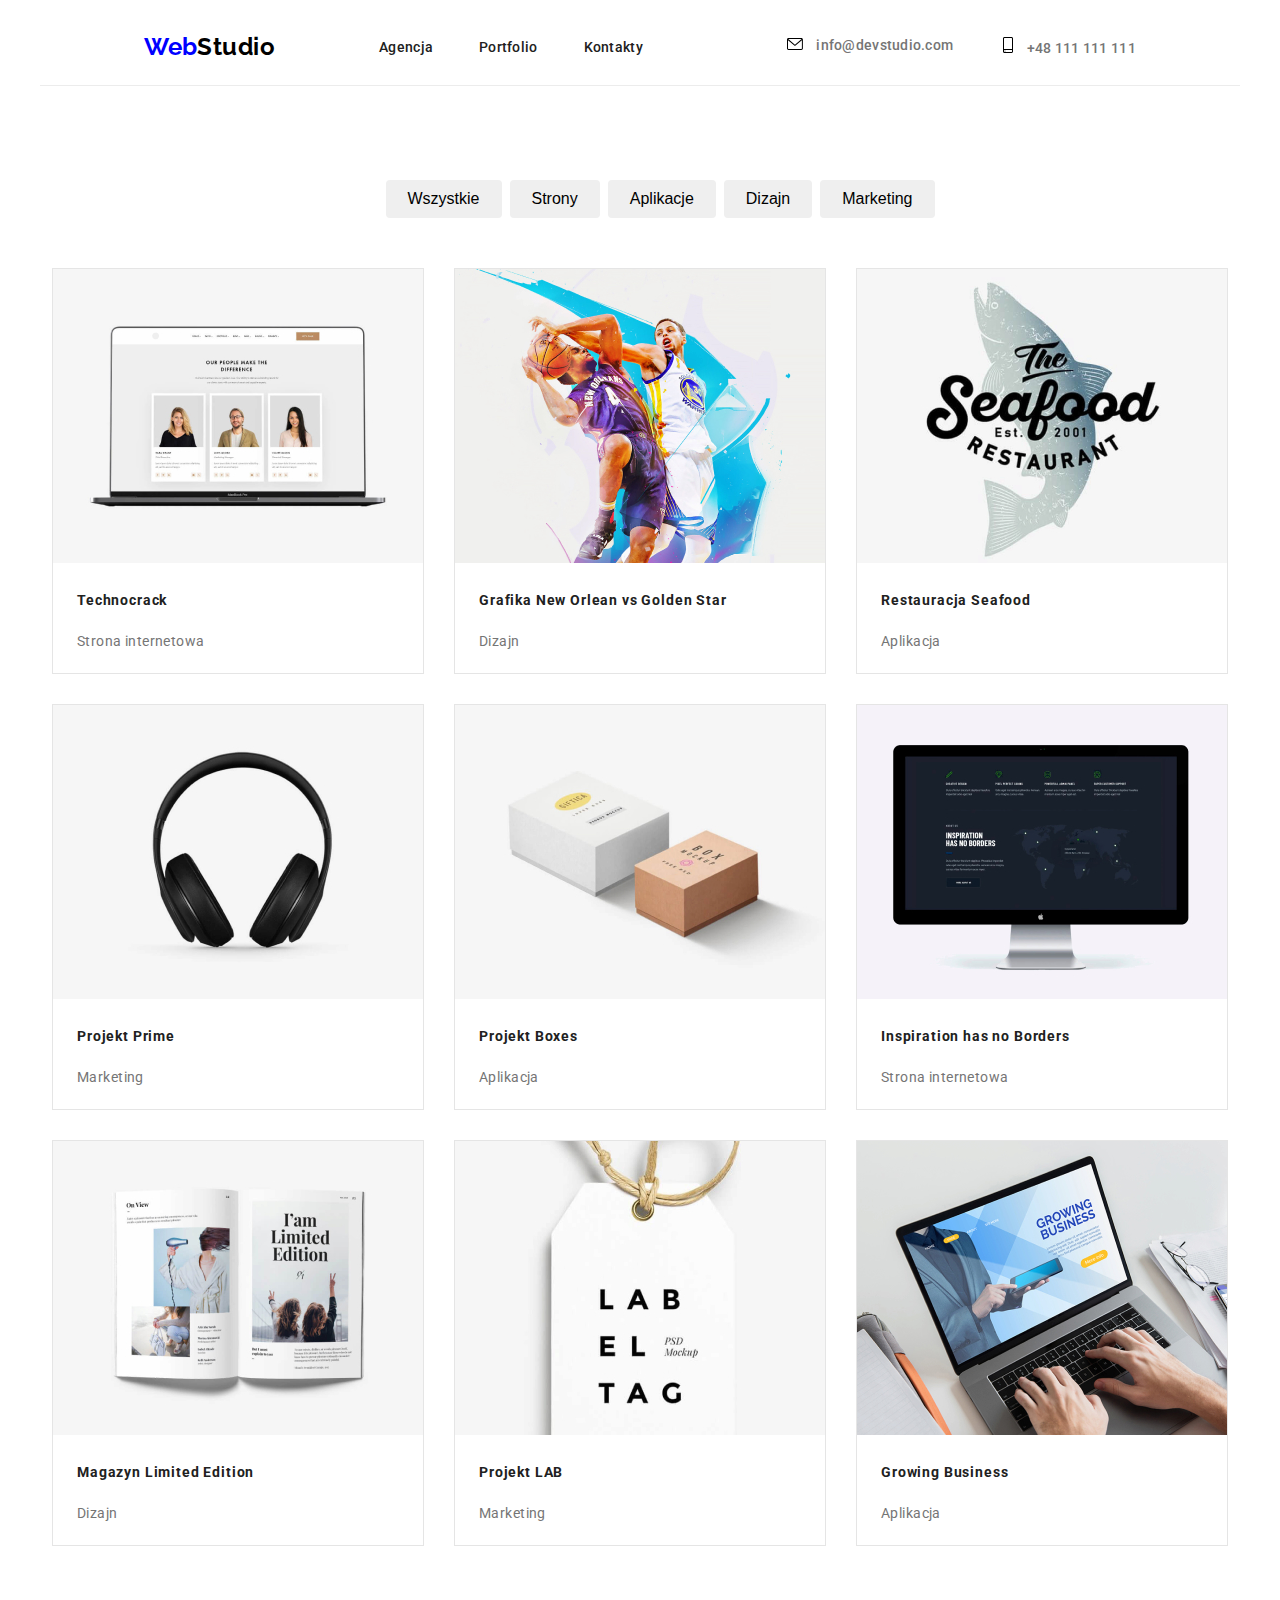
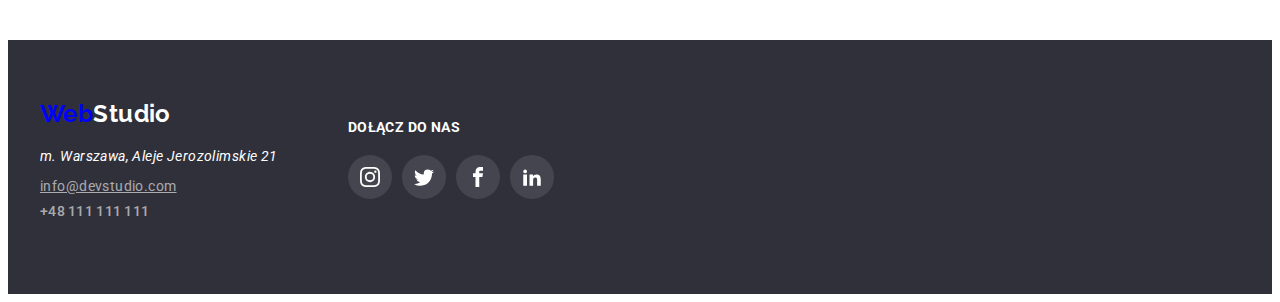
==== portfolio.html @ 18f7475b "upload" ====
<!DOCTYPE html>
<html lang="pl-PL">
    <head>
        <meta charset="UTF-8" />
        <meta http-equiv="X-UA-Compatible" content="IE=edge" />
        <meta name="viewport" content="width=device-width, initial-scale=1.0" />
        <link href="./css/styles.css" rel="stylesheet" />
        <title>Portfolio</title>
        <link rel="preconnect" href="https://fonts.googleapis.com">
        <link rel="preconnect" href="https://fonts.gstatic.com" crossorigin>
        <link href="https://fonts.googleapis.com/css2?family=Raleway:wght@700&family=Roboto:wght@400;500;700;900&display=swap" rel="stylesheet">
        <link rel="stylesheet" href="node_modules/modern-normalize/modern-normalize.css">
    </head>
    <body>
        <header class="header-container container">
            <a href="index.html" class="Logo"> <span>Web</span>Studio</a>
            <nav class="nav-container">
            <ul class="nav-container-list">
                    <li><a class="site-nav" href="index.html">Agencja</a></li>
                    <li><a class="site-nav" href="portfolio.html">Portfolio</a></li>
                    <li><a class="site-nav" href="contacts.html">Kontakty</a></li>
                </ul>
            </nav>
            <ul class="nav-container-contact">
                    <li><a class="contact" href="mailto:info@devstudio.com">
                        <svg class="contact-icon" width="16" height="12">
                            <use xlink:href="./images/icons.svg#icon-envelope"></use>
                        </svg>
                    info@devstudio.com</a></li>
                    <li><a class="contact" href="tel:+48111111111">
                        <svg class="contact-icon" width="10" height="16">
                            <use xlink:href="./images/icons.svg#icon-smartphone"></use>
                        </svg>
                    +48 111 111 111</a></li>
                </ul>
        </header>
        <main>
            <section>
            <div class="container">
            <ul class="nav-button-container-list">
                <li><button class="nav-button" type="button">Wszystkie</button></li>
                <li><button class="nav-button" type="button">Strony</button></li>
                <li><button class="nav-button" type="button">Aplikacje</button></li>
                <li><button class="nav-button" type="button">Dizajn</button></li>
                <li><button class="nav-button" type="button">Marketing</button></li>
            </ul>
            </div>
            </section>
            <section>
                <div class="container">
                <ul class="card-container-list">
                    <li class="card">
                        <img src="./images/Porftolio1.jpg" alt="Making a difference" width="370" height="294" />
                        <h4 class="little-picture-header">Technocrack</h4>
                        <p class="card-text">Strona internetowa</p>
                    </li>
                    <li class="card">
                        <img src="./images/Portfolio2.jpg" alt="Guys playin basketball" width="370" height="294"/>
                        <h4 class="little-picture-header">Grafika New Orlean vs Golden Star</h4>
                        <p class="card-text">Dizajn</p>
                    </li>
                    <li  class="card">
                        <img src="./images/Portfolio3.jpg" alt="Banner of a seafood restaurant" width="370" height="294"/>
                        <h4 class="little-picture-header">Restauracja Seafood</h4>
                        <p class="card-text">Aplikacja</p>
                    </li>
                    <li  class="card">
                        <img src="./images/Portfolio4.jpg" alt="Picture of headphones" width="370" height="294"/>
                        <h4 class="little-picture-header">Projekt Prime</h4>
                        <p class="card-text">Marketing</p>
                    </li>
                    <li  class="card">
                        <img src="./images/Portfolio5.jpg" alt="Picture of two boxes" width="370" height="294"/>
                        <h4 class="little-picture-header">Projekt Boxes</h4>
                        <p class="card-text">Aplikacja</p>
                    </li>
                    <li  class="card">
                        <img src="./images/Portfolio6.jpg" alt="Motivational quote display on a screen" width="370" height="294"/>
                        <h4 class="little-picture-header">Inspiration has no Borders</h4>
                        <p class="card-text">Strona internetowa</p>
                    </li>
                    <li  class="card">
                        <img src="./images/Portfolio7.jpg" alt="Picture of a magazine" width="370" height="294"/>
                        <h4 class="little-picture-header">Magazyn Limited Edition</h4>
                        <p class="card-text">Dizajn</p>
                    </li>
                    <li  class="card">
                        <img src="./images/Portfolio8.jpg" alt="Picture of a label tag" width="370" height="294"/>
                        <h4 class="little-picture-header">Projekt LAB</h4>
                        <p class="card-text">Marketing</p>
                    </li>
                    <li  class="card">
                        <img src="./images/Portfolio9.jpg" alt="Picutre of a man typing sth on his laptop" width="370" height="294"/>
                        <h4 class="little-picture-header">Growing Business</h4>
                        <p class="card-text">Aplikacja</p>
                    </li>
                </ul>
                </div>
            </section>
        </main>
            <footer class="footer-container">
                <div class="footer-container-list container">
                    <div class="footer-adress-container">
                <a class="Logo footer-logo" href="index.html"><span>Web</span>Studio</a>
                    <address class="footer-adress-text">m. Warszawa, Aleje Jerozolimskie 21</address>
                    <ul class="footer-contacts">
                        <li><a class="email-contact" href="mailto:info@devstudio.com">info@devstudio.com</a></li>
                        <li><a class="contact" href="tel:+48111111111">+48 111 111 111</a></li>
                    </ul>
                    </div>
                <div class="footer-icons-container">
                    <h4 class="footer-icons-header">DOŁĄCZ DO NAS</h4>
                <ul class="footer-icons-list">
                    <li>
                        <svg class="footer-icon" width="44" height="44">
                            <use xlink:href="./images/icons.svg#icon-instagram"
                            width="20"
                            height="20"
                            x="12"
                            y="12"></use>
                        </svg>
                    </li>
                    <li>
                        <svg class="footer-icon" width="44" height="44">
                            <use xlink:href="./images/icons.svg#icon-twitter"
                            width="20"
                            height="20"
                            x="12"
                            y="12"></use>
                        </svg>
                    </li>
                    <li>
                        <svg class="footer-icon" width="44" height="44">
                            <use xlink:href="./images/icons.svg#icon-facebook"
                            width="20"
                            height="20"
                            x="12"
                            y="12"></use>
                        </svg>
                    </li>
                    <li>
                        <svg class="footer-icon" width="44" height="44">
                            <use xlink:href="./images/icons.svg#icon-linkedin"
                            width="20"
                            height="20"
                            x="12"
                            y="12"></use>
                        </svg>
                    </li>
                </ul>
            </div>
        </div>
    </footer>
</body>
</html>
---- css/styles.css ----
:root {
    --blue:#2196F3 ;
    --black:#000000 ;
    --white:#FFFFFF ; 
    --main-text-color:#757575 ;
    --background-grey:#2F303A ; 
    --header-black:#212121 ; 
    --background-white:#F5F4FA ; /* button background */
    --main-background-white:#E5E5E5 ;
    --footer-link:rgba(255, 255, 255, 0.6);
    --icon-fill:#AFB1B8;
    --footer-icon:rgba(255, 255, 255, 0.1);
    --icon-border:#AFB1B8;
}

body {
    font-family:"Roboto", "Raleway", sans-serif ;
    color:var(--main-text-color);
    font-size:14px;
    letter-spacing: 0.03em;
}
.Logo{
    color:#000000;
    font-family: Raleway;
    font-size: 24px;
    font-weight: 700;
    line-height: 1.173;
    text-decoration: none;
}
.Logo>span {
    color:blue;
}
ul {
    list-style: none;
}
.site-nav{
    font-weight: 500;
    color:var(--header-black);
    letter-spacing:0.02em;
    text-decoration: none;
    line-height: 1.2;
}
.site-nav:hover, .site-nav:focus {
    color:var(--blue);
}
.contact {
    color: var(--main-text-colormain-text-color);
    font-weight: 500;
    letter-spacing: 00.02em;
    text-decoration:none;
    line-height: 1.172;
}
.contact:hover,.contact:focus, .contact-icon:hover,.contact-icon:focus {
    color:var(--blue);
    fill:var(--blue)
}
.contact-icon{
    margin-right: 10px;
}
.main-background-container{
        text-align: center;
        padding: 200px;
        max-width: 1600px;
        width: 100%;
        height: 600px;
        height: auto;
        background-image: linear-gradient(rgba(47, 48, 58, 0.4),rgba(47, 48, 58, 0.4)),url("../images/backgroundimg.jpg");
        justify-content: center;
        align-items: center;
        flex-direction: column;
        box-sizing: border-box;
        margin: auto;
}
.main-header{
    text-align: center;
    font-weight: 900;
    color:var(--white);
    font-size: 44px;
    letter-spacing:0.06em ;
    line-height:1.364;

}
.main-button{

    cursor: pointer;
    font-size:16px ;
    font-weight:700 ;
    border-radius: 4px;
    text-align: center;
    line-height: 1.875;
    color: var(--white);
    background-color: var(--blue);
    border: none;
    letter-spacing: 00.06em;
    width: 200px;
    height: 50px;
    }
.lorem-text-container{
    display: flex;
    justify-content: center;
    flex-direction: row;
    gap: 30px;
    padding: 0;
    margin: 0;
}
.little-header{
    font-weight: 700;
    color:var(--header-black);
    line-height: 1.172;
}
.little-header-text {
    line-height: 1.714;
}
.team-container-background{
    background-color: var(--background-white);
    padding:0;  
    align-items: center;
}
.team-container{
    width:100%;
    height: 708px;
    align-items: center;
    flex-direction: column;
}
.team-header{
    text-align: center;
    font-weight: 700;
    font-size: 36px;
    color:var(--header-black);
    line-height:1.171;
    margin: 0 0 50px 0;
    justify-content:center;
}
.required-padding{
    padding-top: 94px;
}
.team-list{
    display: flex;
    flex-direction: row;
    gap:30px;
    justify-content: center;
    padding-left:0;
}
.team-card{
    box-shadow: 0px 1px 3px rgba(0, 0, 0, 0.12), 0px 1px 1px rgba(0, 0, 0, 0.14), 0px 2px 1px rgba(0, 0, 0, 0.2);
    border-radius: 0px, 0px, 4px,4px;
    text-align: center;
    margin: 0;
    background-color: var(--white);

}
.team-card-proffesions{
    line-height: 1.1875;
    font-size: 16px;
    margin:0 0 16px 0;
}
.team-icons{
    gap: 10px;
    display: flex;
    margin-bottom: 30px;
    justify-content: center;
}
.team-icon{
    width: 44px;
    height: 44px;
    background-color: var(--white);
    border-radius: 50%;
    fill: var(--icon-fill);
    justify-content: center;
}
.team-icon:hover,.team-icon:focus{
    fill: var(--white);
    cursor: pointer;
    background-color: var(--blue);
}
.name-header{
    font-weight: 500;
    font-size:16px ;
    color:var(--header-black);
    line-height: 1.171;
}
.nav-button{
    cursor: pointer;
    font-size:16px ;
    font-weight:500 ;
    border-radius: 4px;
    text-align:center;
    line-height: 1.625;
    border:none;
    padding: 6px 22px;
}
.nav-button:hover, .nav-button:focus{
    background-color: var(--blue);
    color:var(--white);
    box-shadow: 0px 3px 1px rgba(0, 0, 0, 0.1), 0px 1px 2px rgba(0, 0, 0, 0.08), 0px 2px 2px rgba(0, 0, 0, 0.12);
}
.little-picture-header {
    display:flex ;
    font-weight: 700;
    color: var(--header-black);
    letter-spacing: 00.06em;
    line-height: 2;
    margin: 20px 0 4px 24px;
    align-items: center;
}
.card-text{
    line-height: 1.875;
    padding: 0 0 0 24px;
    
}
.container{
    width: 1200px;
    margin: 0 auto;
}
.header-container{
    display:flex;
    align-items: center;
    justify-content: space-evenly;
    padding: 25px 0 24px 0;
    flex-direction:row;
    border-bottom: 1px solid #ECECEC;;
}
.nav-container-list{
    display:flex;
    margin:0;
    gap:46px;
    padding: 0;
}
.nav-container-contact{
    display: flex;
    gap: 50px;
    margin-left: auto;
    margin: 0;
}
.nav-button-container-list{
    display:flex;
    justify-content: center;
    gap:8px;
    margin:94px 0 0 0;
}
.card-container-list{
    display:flex;
    flex-wrap:wrap;
    margin-top: 50px;
    margin-bottom: 94px;
    justify-content: center;
    padding:0;
    gap:30px;
}
.card{
    flex-basis:calc((100% -90px)/4);
    background: var(--white);
    border: 1px solid var(--main-background-white);
    height: 404px;
    margin:0;
}
.card:focus,.card:hover{
    box-shadow: 0px 1px 1px rgba(0, 0, 0, 0.12), 0px 4px 4px rgba(0, 0, 0, 0.06), 1px 4px 6px rgba(0, 0, 0, 0.16);
}
.clients-container{
    display: flex;
    justify-content: center;
    align-items: center;
    flex-direction:column;

}
.clients-header{
    font-weight: 700;
    font-size: 36px;
    line-height: 42px;
    text-align: center;
    letter-spacing: 0.03em;
    color: var(--header-black);
}
.clients-icons{
    display: flex;
    gap: 30px;
}
.clients-icon{
    border-radius: 4px;
    border: var(--icon-border) solid 1px;
    width: 170px;
    height: 92px;
    fill: var(--icon-fill);
}
.clients-icon:hover,.clients-icon:focus {
    fill: var(--blue);
    border: var(--blue) solid 1px;
    cursor: pointer;
}
.clients-icon:hover path,.clients-icon:focus path{
    fill: var(--blue);
}
.footer-container{
    width:100%;
    background-color:var(--background-grey);
    padding: 60px 0;
    display: flex;
}
.footer-container-list{
    display:flex;
    flex-direction: column;
    color: var(--white);
    flex-direction: row;
}
.footer-adress-contaier{
    width:246px;
}
.footer-logo{
    color:var(--white)
}
.footer-adress-text{
    margin: 20px 0 0 0;
}
.footer-contacts{
    padding:0;
    color: var(--footer-link);
}
.footer-contacts li {
    margin: 9px 0 9px 0;
}
.email-contact{
    text-decoration-line: underline;
    color: var(--footer-link)
}
.footer-icons-container{
    display: flex;
    margin: 0;
    flex-direction: column;
}
.footer-icons-header{
    font-style: normal;
    font-weight: 700;
    font-size: 14px;
    line-height: 16px;
    letter-spacing: 0.03em;
    color: var(--white);
    margin-left: 70px;
    margin-bottom: 20px;
}
.footer-icons-list{
    display: flex;
    gap: 10px;
    margin-left: 70px;
    padding: 0;
    margin-top: 0;
}
.footer-icon{
    fill: var(--white);
    background-color: var(--footer-icon);
    border-radius: 50%;
    width: 44px;
    height: 44px;
}
.footer-icon:hover,.footer-icon:focus{
    background-color: var(--blue);
    cursor: pointer;
    caret-color: var(--black);
}
.section{
    margin: 94px 0 94px 0;
}
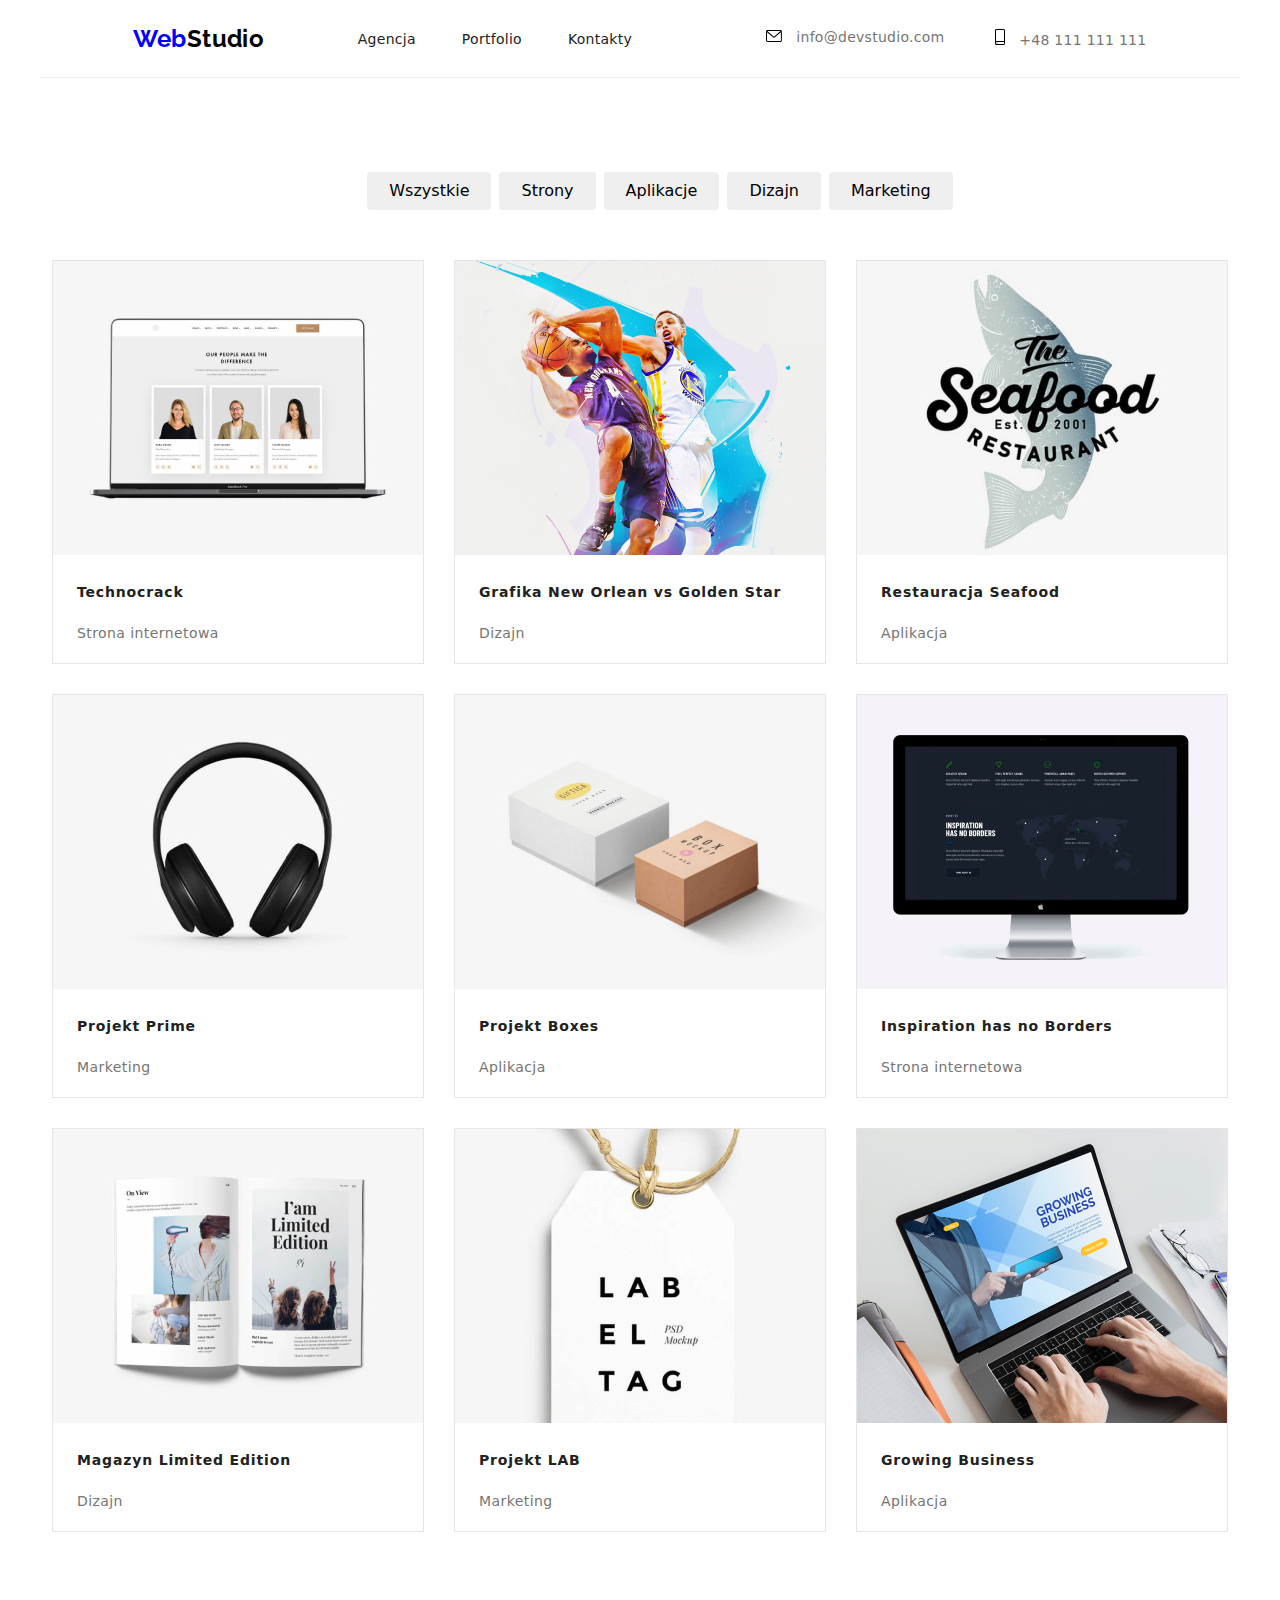
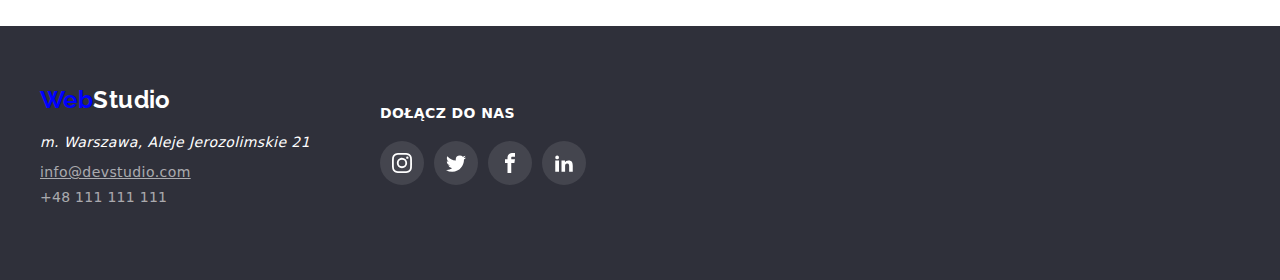
==== commit bf49d9e3: "modern normalize" ====
--- a/portfolio.html
+++ b/portfolio.html
@@ -9,7 +9,7 @@
         <link rel="preconnect" href="https://fonts.googleapis.com">
         <link rel="preconnect" href="https://fonts.gstatic.com" crossorigin>
         <link href="https://fonts.googleapis.com/css2?family=Raleway:wght@700&family=Roboto:wght@400;500;700;900&display=swap" rel="stylesheet">
-        <link rel="stylesheet" href="node_modules/modern-normalize/modern-normalize.css">
+        <link rel="stylesheet" href="./css/modern-normalize.css">
     </head>
     <body>
         <header class="header-container container">
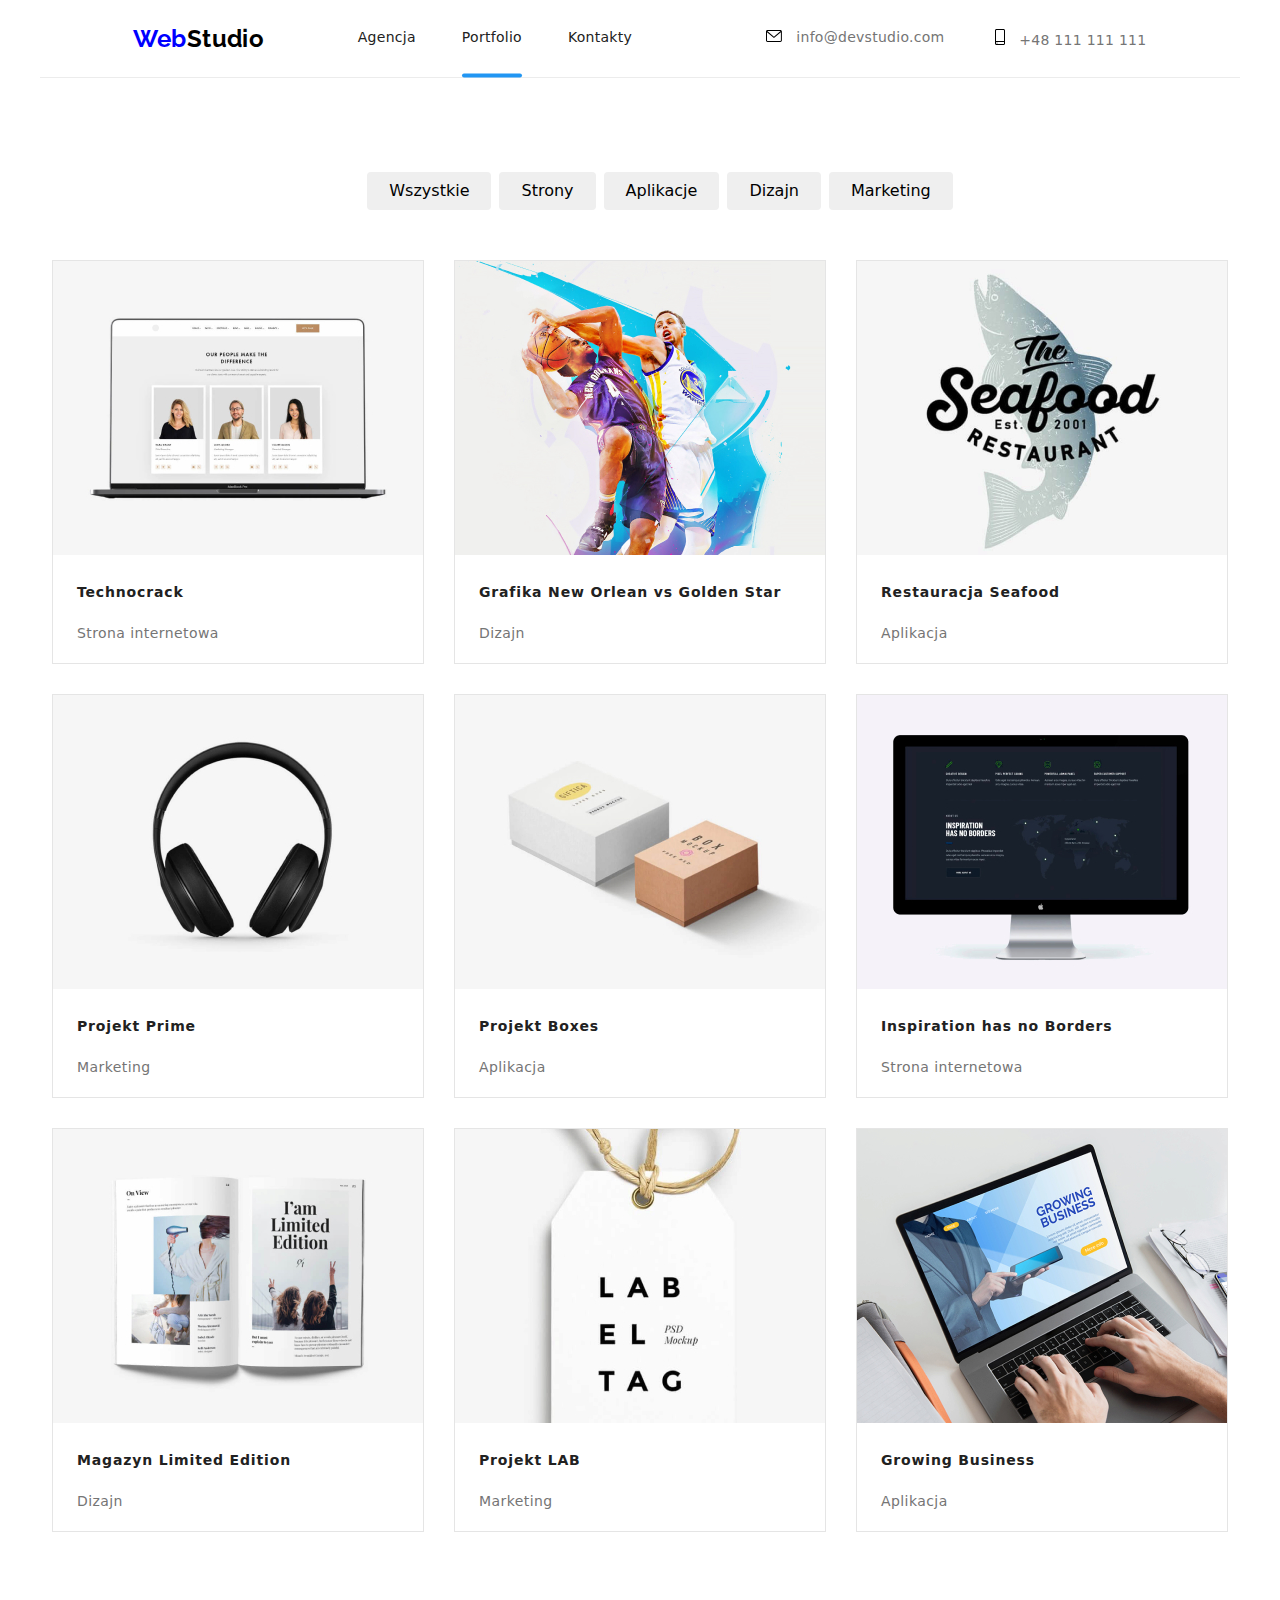
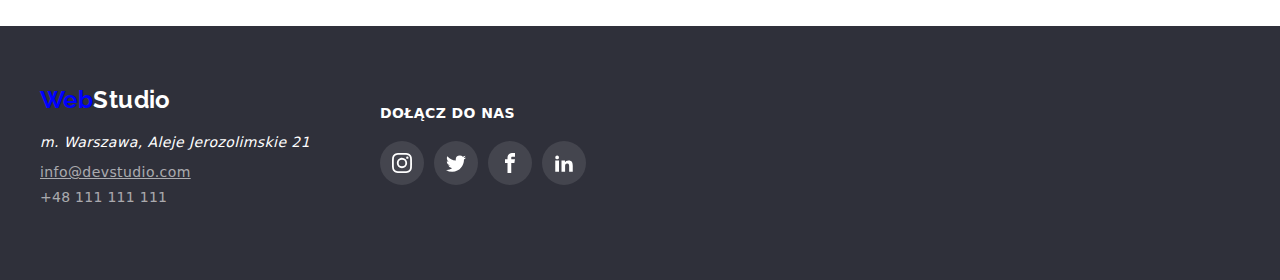
==== commit 58ea3e44: "changes" ====
--- a/portfolio.html
+++ b/portfolio.html
@@ -17,7 +17,7 @@
             <nav class="nav-container">
             <ul class="nav-container-list">
                     <li><a class="site-nav" href="index.html">Agencja</a></li>
-                    <li><a class="site-nav" href="portfolio.html">Portfolio</a></li>
+                    <li><a class="site-nav active" href="portfolio.html">Portfolio</a></li>
                     <li><a class="site-nav" href="contacts.html">Kontakty</a></li>
                 </ul>
             </nav>
@@ -50,46 +50,154 @@
                 <div class="container">
                 <ul class="card-container-list">
                     <li class="card">
+                        <div class="card-description">
+                            <div class="card-animation">
+                              <p>
+                                Technocrack jest popularną<br />
+                                platformą wykorzystywaną do<br />
+                                rozpowszechniania koronawirusa.<br />
+                                Firmy wykorzystują tę platformę do<br />
+                                celów szpiegowskich i ataków na<br />
+                                niezabezpieczone serwery <br />konkurencji
+                              </p>
+                            </div>
+                          </div>
                         <img src="./images/Porftolio1.jpg" alt="Making a difference" width="370" height="294" />
                         <h4 class="little-picture-header">Technocrack</h4>
                         <p class="card-text">Strona internetowa</p>
                     </li>
                     <li class="card">
+                        <div class="card-description">
+                            <div class="card-animation">
+                              <p>
+                                Technocrack jest popularną<br />
+                                platformą wykorzystywaną do<br />
+                                rozpowszechniania koronawirusa.<br />
+                                Firmy wykorzystują tę platformę do<br />
+                                celów szpiegowskich i ataków na<br />
+                                niezabezpieczone serwery <br />konkurencji
+                              </p>
+                            </div>
+                          </div>
                         <img src="./images/Portfolio2.jpg" alt="Guys playin basketball" width="370" height="294"/>
                         <h4 class="little-picture-header">Grafika New Orlean vs Golden Star</h4>
                         <p class="card-text">Dizajn</p>
                     </li>
                     <li  class="card">
+                        <div class="card-description">
+                            <div class="card-animation">
+                              <p>
+                                Technocrack jest popularną<br />
+                                platformą wykorzystywaną do<br />
+                                rozpowszechniania koronawirusa.<br />
+                                Firmy wykorzystują tę platformę do<br />
+                                celów szpiegowskich i ataków na<br />
+                                niezabezpieczone serwery <br />konkurencji
+                              </p>
+                            </div>
+                          </div>
                         <img src="./images/Portfolio3.jpg" alt="Banner of a seafood restaurant" width="370" height="294"/>
                         <h4 class="little-picture-header">Restauracja Seafood</h4>
                         <p class="card-text">Aplikacja</p>
                     </li>
                     <li  class="card">
+                        <div class="card-description">
+                            <div class="card-animation">
+                              <p>
+                                Technocrack jest popularną<br />
+                                platformą wykorzystywaną do<br />
+                                rozpowszechniania koronawirusa.<br />
+                                Firmy wykorzystują tę platformę do<br />
+                                celów szpiegowskich i ataków na<br />
+                                niezabezpieczone serwery <br />konkurencji
+                              </p>
+                            </div>
+                          </div>
                         <img src="./images/Portfolio4.jpg" alt="Picture of headphones" width="370" height="294"/>
                         <h4 class="little-picture-header">Projekt Prime</h4>
                         <p class="card-text">Marketing</p>
                     </li>
                     <li  class="card">
+                        <div class="card-description">
+                            <div class="card-animation">
+                              <p>
+                                Technocrack jest popularną<br />
+                                platformą wykorzystywaną do<br />
+                                rozpowszechniania koronawirusa.<br />
+                                Firmy wykorzystują tę platformę do<br />
+                                celów szpiegowskich i ataków na<br />
+                                niezabezpieczone serwery <br />konkurencji
+                              </p>
+                            </div>
+                          </div>
                         <img src="./images/Portfolio5.jpg" alt="Picture of two boxes" width="370" height="294"/>
                         <h4 class="little-picture-header">Projekt Boxes</h4>
                         <p class="card-text">Aplikacja</p>
                     </li>
                     <li  class="card">
+                        <div class="card-description">
+                            <div class="card-animation">
+                              <p>
+                                Technocrack jest popularną<br />
+                                platformą wykorzystywaną do<br />
+                                rozpowszechniania koronawirusa.<br />
+                                Firmy wykorzystują tę platformę do<br />
+                                celów szpiegowskich i ataków na<br />
+                                niezabezpieczone serwery <br />konkurencji
+                              </p>
+                            </div>
+                          </div>
                         <img src="./images/Portfolio6.jpg" alt="Motivational quote display on a screen" width="370" height="294"/>
                         <h4 class="little-picture-header">Inspiration has no Borders</h4>
                         <p class="card-text">Strona internetowa</p>
                     </li>
                     <li  class="card">
+                        <div class="card-description">
+                            <div class="card-animation">
+                              <p>
+                                Technocrack jest popularną<br />
+                                platformą wykorzystywaną do<br />
+                                rozpowszechniania koronawirusa.<br />
+                                Firmy wykorzystują tę platformę do<br />
+                                celów szpiegowskich i ataków na<br />
+                                niezabezpieczone serwery <br />konkurencji
+                              </p>
+                            </div>
+                          </div>
                         <img src="./images/Portfolio7.jpg" alt="Picture of a magazine" width="370" height="294"/>
                         <h4 class="little-picture-header">Magazyn Limited Edition</h4>
                         <p class="card-text">Dizajn</p>
                     </li>
                     <li  class="card">
+                        <div class="card-description">
+                            <div class="card-animation">
+                              <p>
+                                Technocrack jest popularną<br />
+                                platformą wykorzystywaną do<br />
+                                rozpowszechniania koronawirusa.<br />
+                                Firmy wykorzystują tę platformę do<br />
+                                celów szpiegowskich i ataków na<br />
+                                niezabezpieczone serwery <br />konkurencji
+                              </p>
+                            </div>
+                          </div>
                         <img src="./images/Portfolio8.jpg" alt="Picture of a label tag" width="370" height="294"/>
                         <h4 class="little-picture-header">Projekt LAB</h4>
                         <p class="card-text">Marketing</p>
                     </li>
                     <li  class="card">
+                        <div class="card-description">
+                            <div class="card-animation">
+                              <p>
+                                Technocrack jest popularną<br />
+                                platformą wykorzystywaną do<br />
+                                rozpowszechniania koronawirusa.<br />
+                                Firmy wykorzystują tę platformę do<br />
+                                celów szpiegowskich i ataków na<br />
+                                niezabezpieczone serwery <br />konkurencji
+                              </p>
+                            </div>
+                          </div>
                         <img src="./images/Portfolio9.jpg" alt="Picutre of a man typing sth on his laptop" width="370" height="294"/>
                         <h4 class="little-picture-header">Growing Business</h4>
                         <p class="card-text">Aplikacja</p>
--- a/css/styles.css
+++ b/css/styles.css
@@ -43,6 +43,17 @@
 .site-nav:hover, .site-nav:focus {
     color:var(--blue);
 }
+.active::after {
+    content:"";
+    display: block;
+    width:100%;
+    height:4px;
+    background-color: var(--blue);
+    border-radius: 2px;
+    bottom: 0;
+    left:0;
+    transform: translateY(28.5px);
+}
 .contact {
     color: var(--main-text-colormain-text-color);
     font-weight: 500;
@@ -111,6 +122,16 @@
 .little-header-text {
     line-height: 1.714;
 }
+.process-description{
+    text-align: center;
+    color: var(--white);
+    font-weight: 700;
+    background-color: rgba(47, 48, 58, 0.8);
+    height: 70px;
+    position: relative;
+    padding: 27px 0;
+    top: -72px;
+}
 .team-container-background{
     background-color: var(--background-white);
     padding:0;  
@@ -257,6 +278,30 @@
 .card:focus,.card:hover{
     box-shadow: 0px 1px 1px rgba(0, 0, 0, 0.12), 0px 4px 4px rgba(0, 0, 0, 0.06), 1px 4px 6px rgba(0, 0, 0, 0.16);
 }
+.card-description{
+    text-align: start;
+    width: 370px;
+    position: absolute;
+    overflow: hidden;
+}
+.card-animation{
+    display: inline-block;
+    background-color: rgba(33, 150, 243, 0.9);
+    font-size: 18px;
+    line-height: 1.6;
+    letter-spacing: 0.03em;
+    transition: 250ms cubic-bezier(0.4, 0, 0.2, 1);
+    position: relative;
+    width: 372px;
+    height: 294px;
+    color: var(--white);
+    padding-left: 24px;
+    padding-top: 25px;
+    transform: translateY(100%);
+}
+.card-description:hover .card-animation{
+    transform:translateY(0);
+}
 .clients-container{
     display: flex;
     justify-content: center;
@@ -360,3 +405,36 @@
 .section{
     margin: 94px 0 94px 0;
 }
+.backdrop{
+    position:fixed;
+    left: 0;
+    top:0;
+    width: 100%;
+    height: 100%;
+    background-color: rgba(0, 0, 0, 0.2);
+}
+.modal{
+    position: absolute;
+    top:50%;
+    left: 50%;
+    transform: translate(-50%,-50%);
+    width:528px;
+    min-height: 581px;
+    background-color: var(--white);
+}
+.close-button{
+    position: absolute;
+    top:8px;
+    right: 8px;
+    width: 30px;
+    height: 30px;
+    background-color: var(--white);
+    border: 1px solid rgba(0, 0, 0, 0.1);
+    border-radius: 50%;
+    cursor: pointer;
+}
+.is-hidden{
+    opacity: 0;
+    visibility: hidden;
+    pointer-events:none;
+}